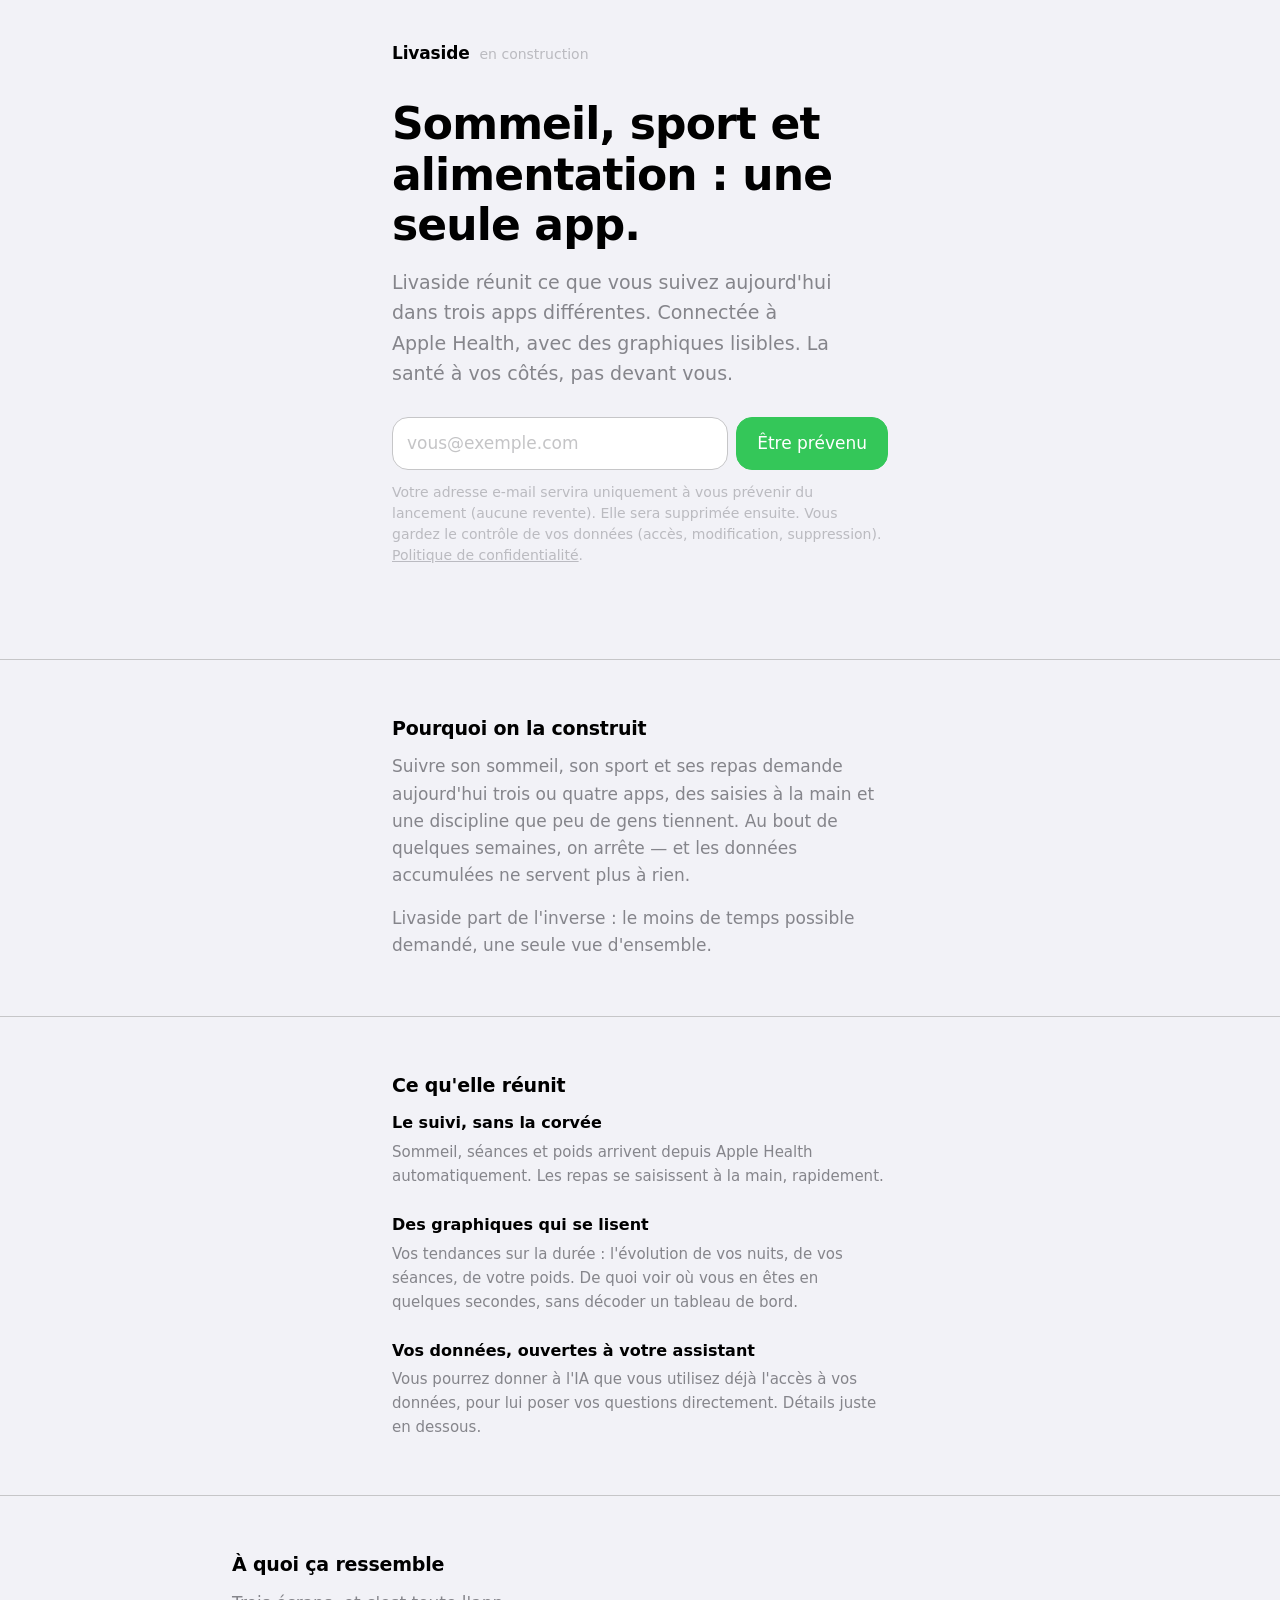
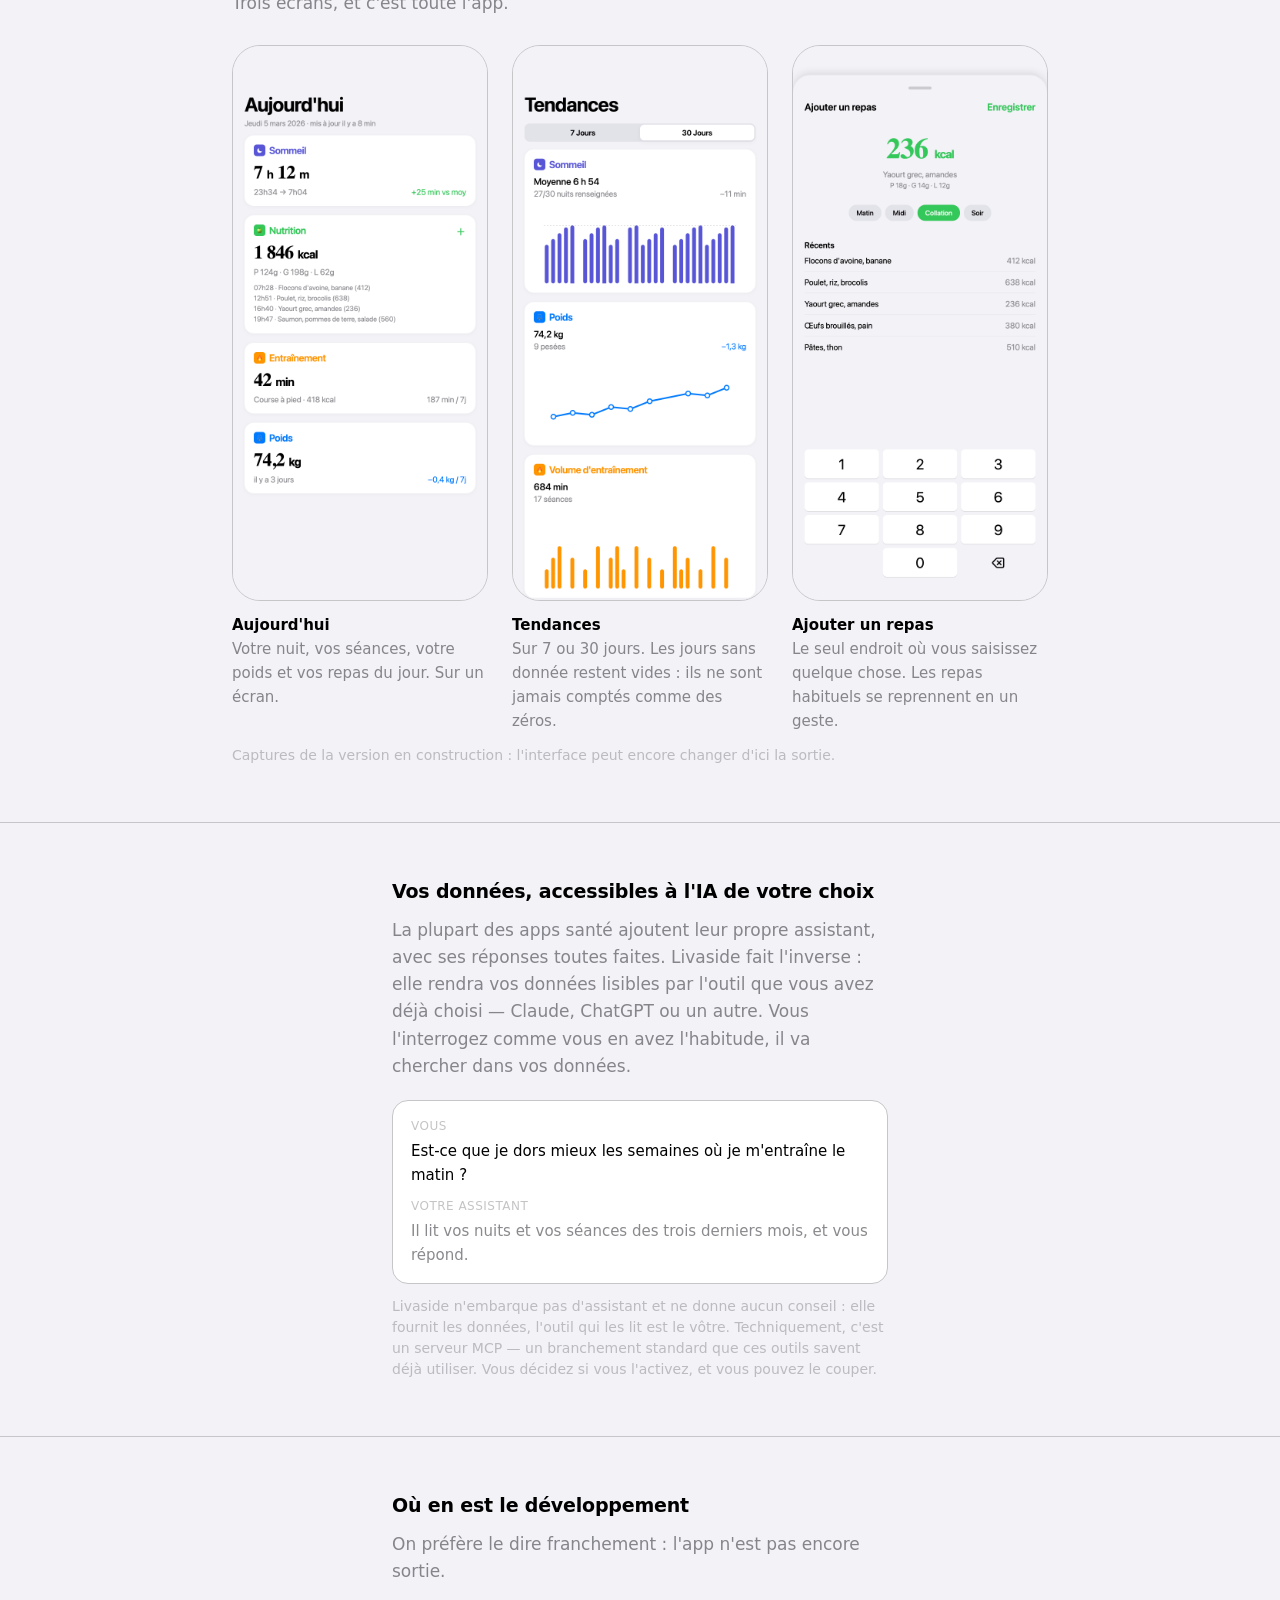
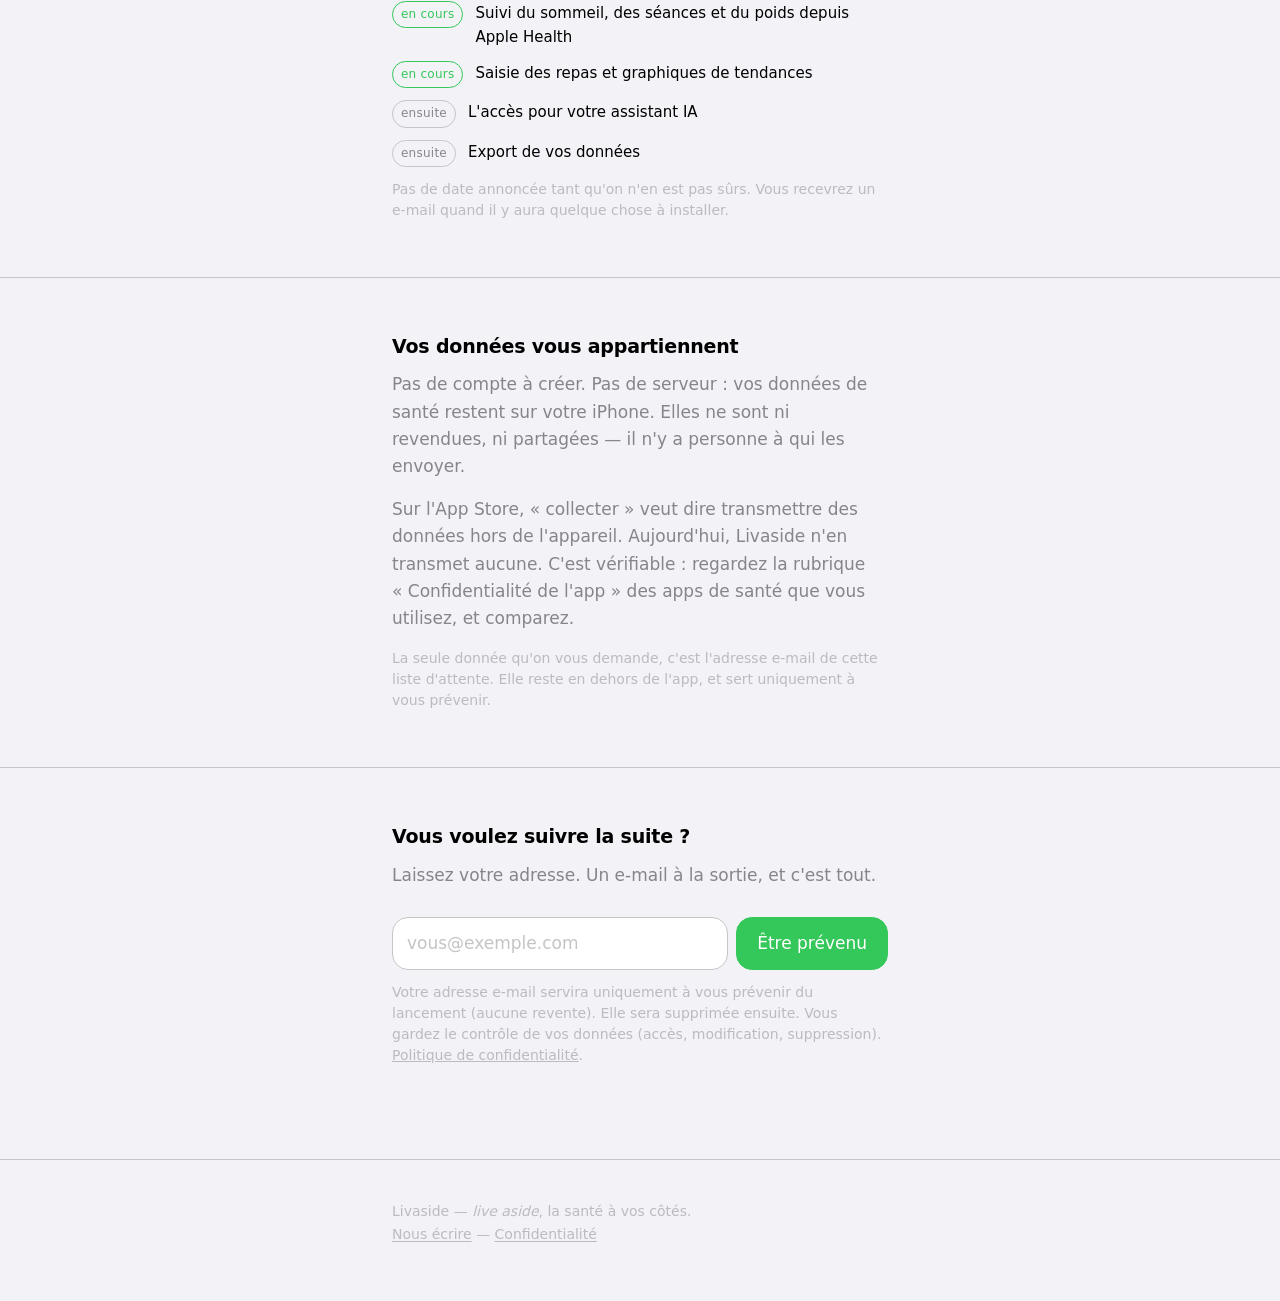
==== landing/index.html @ 357c0dca "Import de la démo issue de l'onboarding : app iOS, landing, captures et docs Co-Authored-By: Claude " ====
<!doctype html>
<!--
  Livaside — landing page + liste d'attente
  Page statique, sans dépendance, sans tracker. Ouvrable en double-clic.

  AVANT MISE EN LIGNE — à régler (voir content.md, §7) :
  1. FORM_ENDPOINT ci-dessous : l'adresse qui reçoit les e-mails.
     Tant qu'elle est vide, le formulaire bascule sur un envoi par e-mail (mailto).
     Aucun compte n'a été créé, aucune dépense engagée.
  2. Le bloc « Vos données » et la mention sous le formulaire :
     validés par Privacy & Compliance (LIV-10).
  3. La section « À quoi ça ressemble » (#apercu) est en place mais masquée
     (`hidden`) : il n'y a pas encore de captures. Déposer les fichiers dans
     landing/img/ et retirer l'attribut. Visuels commandés au Product Designer (LIV-13).
  4. La palette et la typographie du :root sont appliquées selon les
     maquettes du Product Designer (LIV-7).

  Les variantes de formulation (titres, explication de l'accès IA, etc.) sont
  dans content.md. Celles retenues ici sont les options « A » recommandées.
-->
<html lang="fr">
<head>
<meta charset="utf-8">
<meta name="viewport" content="width=device-width, initial-scale=1">
<title>Livaside — sommeil, sport et alimentation dans une seule app</title>
<meta name="description" content="Livaside réunit votre sommeil, votre sport et votre alimentation dans une seule app iOS, connectée à Apple Health, avec des graphiques clairs. En construction — rejoignez la liste d'attente.">
<meta name="robots" content="noindex">
<!-- noindex volontaire tant que la page n'est pas validée. À retirer à la publication. -->
<meta property="og:title" content="Livaside">
<meta property="og:description" content="Sommeil, sport et alimentation dans une seule app. La santé à vos côtés, pas devant vous.">
<meta property="og:type" content="website">
<style>
  /* ------------------------------------------------------------------
     PALETTE ET TYPOGRAPHIE — selon les maquettes du Product Designer (LIV-7).
     ------------------------------------------------------------------ */

  /* (1) CLAIR — valeurs par défaut */
  :root{
    --bg:#f2f2f7; --surface:#ffffff; --border:#c6c6c8;
    --ink:#000000; --ink-soft:rgba(60,60,67,0.6); --ink-faint:rgba(60,60,67,0.3);
    --accent:#34c759; --accent-ink:#ffffff;

    /* Typographie — alignée sur le système de LIV-7 (SF Pro) */
    --font-text:system-ui,-apple-system,BlinkMacSystemFont,"SF Pro Text","Segoe UI",Roboto,Helvetica,Arial,sans-serif;
    --font-title:system-ui,-apple-system,BlinkMacSystemFont,"SF Pro Display","Segoe UI",Roboto,Helvetica,Arial,sans-serif;

    --radius:16px;
    --measure:34rem;      /* colonne de lecture */
    --measure-wide:54rem; /* colonne des captures */
  }

  /* (2) SOMBRE — un seul jeu de valeurs, appliqué par préférence système
     ou par l'attribut data-theme. */
  @media (prefers-color-scheme: dark){
    :root:not([data-theme="light"]){
      --bg:#000000; --surface:#1c1c1e; --border:#38383a;
      --ink:#ffffff; --ink-soft:rgba(235,235,245,0.6); --ink-faint:rgba(235,235,245,0.3);
      --accent:#32d74b; --accent-ink:#000000;
    }
  }
  :root[data-theme="dark"]{
    --bg:#000000; --surface:#1c1c1e; --border:#38383a;
    --ink:#ffffff; --ink-soft:rgba(235,235,245,0.6); --ink-faint:rgba(235,235,245,0.3);
    --accent:#32d74b; --accent-ink:#000000;
  }

  *,*::before,*::after{box-sizing:border-box}
  html{-webkit-text-size-adjust:100%}
  body{
    margin:0; background:var(--bg); color:var(--ink);
    font-family:var(--font-text);
    font-size:17px; line-height:1.6;
    -webkit-font-smoothing:antialiased;
  }
  img{max-width:100%; height:auto; display:block}
  a{color:inherit}

  .wrap{max-width:var(--measure); margin:0 auto; padding:0 1.5rem}
  section{padding:3.5rem 0; border-top:1px solid var(--border)}
  section:first-of-type{border-top:0}

  h1,h2,h3{font-family:var(--font-title)}
  h1{font-size:clamp(2rem,6vw,2.75rem); line-height:1.15; letter-spacing:-.02em; margin:0 0 1rem; font-weight:600}
  h2{font-size:1.1875rem; line-height:1.35; letter-spacing:-.01em; margin:0 0 .75rem; font-weight:600}
  h3{font-size:1rem; margin:0 0 .25rem; font-weight:600}
  p{margin:0 0 1rem}
  p:last-child{margin-bottom:0}
  .lead{font-size:1.1875rem; color:var(--ink-soft)}
  .soft{color:var(--ink-soft)}
  .faint{color:var(--ink-faint); font-size:.9375rem}

  /* En-tête */
  header{padding:2.5rem 0 0}
  .brand{display:flex; align-items:baseline; gap:.625rem}
  .brand strong{font-size:1.0625rem; font-weight:600; letter-spacing:-.01em}
  .brand span{font-size:.875rem; color:var(--ink-faint)}

  /* Hero */
  .hero{padding-top:2rem}
  .hero .lead{max-width:30rem}

  /* Formulaire */
  form{margin:1.75rem 0 0}
  .row{display:flex; gap:.5rem; flex-wrap:wrap}
  input[type=email]{
    flex:1 1 15rem; min-width:0;
    font:inherit; color:var(--ink);
    padding:.75rem .875rem;
    background:var(--surface);
    border:1px solid var(--border); border-radius:var(--radius);
  }
  input[type=email]::placeholder{color:var(--ink-faint)}
  input[type=email]:focus-visible{outline:2px solid var(--accent); outline-offset:1px; border-color:var(--accent)}
  button{
    font:inherit; font-weight:500; cursor:pointer;
    padding:.75rem 1.25rem;
    color:var(--accent-ink); background:var(--accent);
    border:1px solid var(--accent); border-radius:var(--radius);
  }
  button:hover{opacity:.9}
  button:focus-visible{outline:2px solid var(--ink); outline-offset:2px}
  button[disabled]{opacity:.55; cursor:default}
  .note{margin-top:.75rem; color:var(--ink-faint); font-size:.875rem; line-height:1.5}
  .feedback{margin-top:.875rem; font-size:.9375rem; min-height:1.4em}
  .feedback[data-state="ok"]{color:var(--accent)}
  .feedback[data-state="err"]{color:var(--ink)}

  /* Listes */
  .items{display:grid; gap:1.5rem; margin:0; padding:0; list-style:none}
  .items p{margin:0; color:var(--ink-soft); font-size:.9375rem}

  .status{display:grid; gap:.75rem; margin:0; padding:0; list-style:none}
  .status li{display:flex; gap:.75rem; align-items:baseline; font-size:.9375rem}
  .tag{
    flex:0 0 auto; font-size:.75rem; letter-spacing:.02em;
    padding:.1875rem .5rem; border-radius:999px;
    border:1px solid var(--border); color:var(--ink-soft);
    white-space:nowrap;
  }
  .tag.now{border-color:var(--accent); color:var(--accent)}

  /* Aperçu — captures des écrans réels.
     Les fichiers n'existent pas encore (voir la section #apercu). */
  .wrap-wide{max-width:var(--measure-wide); margin:0 auto; padding:0 1.5rem}
  .shots{
    display:grid; gap:2rem 1.5rem; margin:1.75rem 0 0; padding:0; list-style:none;
    grid-template-columns:repeat(auto-fit,minmax(13rem,1fr));
  }
  .shots figure{margin:0}
  .shots img{
    width:100%; border-radius:1.75rem;
    border:1px solid var(--border); background:var(--surface);
    aspect-ratio:1320/2868;   /* réserve la place avant chargement */
  }
  .shots figcaption{margin-top:.75rem; font-size:.9375rem; color:var(--ink-soft)}
  .shots figcaption strong{display:block; color:var(--ink); font-weight:600}

  /* Exemple de question */
  .example{
    margin:1.25rem 0 0; padding:1rem 1.125rem;
    background:var(--surface); border:1px solid var(--border);
    border-radius:var(--radius);
  }
  .example p{margin:0; font-size:.9375rem}
  .example p + p{margin-top:.625rem; color:var(--ink-soft)}
  .example .who{
    display:block; font-size:.75rem; letter-spacing:.04em;
    text-transform:uppercase; color:var(--ink-faint); margin-bottom:.1875rem;
  }

  footer{padding:2.5rem 0 3.5rem; border-top:1px solid var(--border); color:var(--ink-faint); font-size:.875rem}
  footer a{text-decoration:underline; text-underline-offset:2px}
</style>
</head>
<body>

<header>
  <div class="wrap">
    <p class="brand"><strong>Livaside</strong> <span>en construction</span></p>
  </div>
</header>

<main>

  <!-- 1. Hero -->
  <section class="hero">
    <div class="wrap">
      <h1>Sommeil, sport et alimentation&nbsp;: une seule app.</h1>
      <p class="lead">
        Livaside réunit ce que vous suivez aujourd'hui dans trois apps différentes.
        Connectée à Apple&nbsp;Health, avec des graphiques lisibles. La santé à vos côtés,
        pas devant vous.
      </p>

      <form id="waitlist" novalidate>
        <div class="row">
          <input id="email" name="email" type="email" inputmode="email" autocomplete="email"
                 placeholder="vous@exemple.com" required
                 aria-label="Adresse e-mail" aria-describedby="form-note">
          <button type="submit">Être prévenu</button>
        </div>
        <!-- MENTION D'INFORMATION — obligatoire à chaque point de collecte (RGPD).
             Texte définitif validé par Privacy Texte provisoire : la version définitive vient de LIV-10 (Privacy & Compliance). Compliance (LIV-10).
             Si vous modifiez ce texte, modifiez aussi celui du second formulaire plus bas. -->
        <p class="note" id="form-note">
          Votre adresse e-mail servira uniquement à vous prévenir du lancement (aucune revente).
          Elle sera supprimée ensuite. Vous gardez le contrôle de vos données (accès, modification, suppression).
          <a href="privacy.html" style="text-decoration:underline">Politique de confidentialité</a>.
        </p>
        <p class="feedback" id="feedback" role="status" aria-live="polite"></p>
      </form>
    </div>
  </section>

  <!-- 2. Le constat -->
  <section>
    <div class="wrap">
      <h2>Pourquoi on la construit</h2>
      <p class="soft">
        Suivre son sommeil, son sport et ses repas demande aujourd'hui trois ou quatre apps,
        des saisies à la main et une discipline que peu de gens tiennent. Au bout de quelques
        semaines, on arrête — et les données accumulées ne servent plus à rien.
      </p>
      <p class="soft">
        Livaside part de l'inverse&nbsp;: le moins de temps possible demandé, une seule vue
        d'ensemble.
      </p>
    </div>
  </section>

  <!-- 3. Les trois piliers -->
  <section>
    <div class="wrap">
      <h2>Ce qu'elle réunit</h2>
      <ul class="items">
        <li>
          <h3>Le suivi, sans la corvée</h3>
          <p>
            Sommeil, séances et poids arrivent depuis Apple&nbsp;Health automatiquement.
            Les repas se saisissent à la main, rapidement.
          </p>
        </li>
        <li>
          <h3>Des graphiques qui se lisent</h3>
          <p>
            Vos tendances sur la durée&nbsp;: l'évolution de vos nuits, de vos séances, de votre
            poids. De quoi voir où vous en êtes en quelques secondes, sans décoder un tableau
            de bord.
          </p>
        </li>
        <li>
          <h3>Vos données, ouvertes à votre assistant</h3>
          <p>
            Vous pourrez donner à l'IA que vous utilisez déjà l'accès à vos données, pour lui
            poser vos questions directement. Détails juste en dessous.
          </p>
        </li>
      </ul>
    </div>
  </section>

  <!-- 3 bis. Aperçu — les trois écrans réels.
       ÉTAT : en attente des visuels. La section porte `hidden`, elle ne
       s'affiche donc pas. Pour l'activer : déposer les six fichiers dans
       `landing/img/` puis retirer l'attribut `hidden` ci-dessous.
       Rien d'autre à changer.

       Fichiers attendus (1320 × 2868, iPhone 6,9", mêmes données que les
       captures App Store — voir content.md §6) :
         img/ecran-aujourdhui-clair.png   img/ecran-aujourdhui-sombre.png
         img/ecran-tendances-clair.png    img/ecran-tendances-sombre.png
         img/ecran-repas-clair.png        img/ecran-repas-sombre.png

       Les versions « sombre » sont servies automatiquement aux visiteurs
       en thème sombre. Si elles manquent, retirer les trois <source>. -->
  <section id="apercu">
    <div class="wrap-wide">
      <h2>À quoi ça ressemble</h2>
      <p class="soft">Trois écrans, et c'est toute l'app.</p>

      <ul class="shots">
        <li>
          <figure>
            <picture>
              <source srcset="img/ecran-aujourdhui-sombre.png" media="(prefers-color-scheme: dark)">
              <img src="img/ecran-aujourdhui-clair.png" width="1320" height="2868" loading="lazy"
                   alt="Écran Aujourd'hui : quatre cartes — sommeil de la nuit, séances du jour, dernier poids, repas et calories.">
            </picture>
            <figcaption>
              <strong>Aujourd'hui</strong>
              Votre nuit, vos séances, votre poids et vos repas du jour. Sur un écran.
            </figcaption>
          </figure>
        </li>
        <li>
          <figure>
            <picture>
              <source srcset="img/ecran-tendances-sombre.png" media="(prefers-color-scheme: dark)">
              <img src="img/ecran-tendances-clair.png" width="1320" height="2868" loading="lazy"
                   alt="Écran Tendances : graphiques du sommeil, du poids, du volume d'entraînement et des calories sur 30 jours.">
            </picture>
            <figcaption>
              <strong>Tendances</strong>
              Sur 7 ou 30 jours. Les jours sans donnée restent vides&nbsp;: ils ne sont jamais
              comptés comme des zéros.
            </figcaption>
          </figure>
        </li>
        <li>
          <figure>
            <picture>
              <source srcset="img/ecran-repas-sombre.png" media="(prefers-color-scheme: dark)">
              <img src="img/ecran-repas-clair.png" width="1320" height="2868" loading="lazy"
                   alt="Saisie d'un repas : raccourcis vers les repas récents, nom, moment de la journée et calories.">
            </picture>
            <figcaption>
              <strong>Ajouter un repas</strong>
              Le seul endroit où vous saisissez quelque chose. Les repas habituels se reprennent
              en un geste.
            </figcaption>
          </figure>
        </li>
      </ul>

      <p class="note">
        Captures de la version en construction&nbsp;: l'interface peut encore changer d'ici la
        sortie.
      </p>
    </div>
  </section>

  <!-- 4. Le différenciateur (MCP, sans le terme) -->
  <section>
    <div class="wrap">
      <h2>Vos données, accessibles à l'IA de votre choix</h2>
      <p class="soft">
        La plupart des apps santé ajoutent leur propre assistant, avec ses réponses toutes
        faites. Livaside fait l'inverse&nbsp;: elle rendra vos données lisibles par l'outil que
        vous avez déjà choisi — Claude, ChatGPT ou un autre. Vous l'interrogez comme vous en
        avez l'habitude, il va chercher dans vos données.
      </p>

      <div class="example">
        <p><span class="who">Vous</span>Est-ce que je dors mieux les semaines où je m'entraîne le matin&nbsp;?</p>
        <p><span class="who">Votre assistant</span>Il lit vos nuits et vos séances des trois derniers mois, et vous répond.</p>
      </div>

      <p class="note">
        Livaside n'embarque pas d'assistant et ne donne aucun conseil&nbsp;: elle fournit les
        données, l'outil qui les lit est le vôtre. Techniquement, c'est un serveur MCP — un
        branchement standard que ces outils savent déjà utiliser. Vous décidez si vous
        l'activez, et vous pouvez le couper.
      </p>
    </div>
  </section>

  <!-- 5. Honnêteté sur l'état d'avancement -->
  <section>
    <div class="wrap">
      <h2>Où en est le développement</h2>
      <p class="soft">On préfère le dire franchement&nbsp;: l'app n'est pas encore sortie.</p>
      <ul class="status">
        <li><span class="tag now">en cours</span><span>Suivi du sommeil, des séances et du poids depuis Apple&nbsp;Health</span></li>
        <li><span class="tag now">en cours</span><span>Saisie des repas et graphiques de tendances</span></li>
        <li><span class="tag">ensuite</span><span>L'accès pour votre assistant IA</span></li>
        <li><span class="tag">ensuite</span><span>Export de vos données</span></li>
      </ul>
      <p class="note">
        Pas de date annoncée tant qu'on n'en est pas sûrs. Vous recevrez un e-mail quand il y
        aura quelque chose à installer.
      </p>
    </div>
  </section>

  <!-- 6. Données — à faire valider par LIV-5
       L'argument « rien ne quitte l'appareil » vient de LIV-5 (document policy, §5.2).
       RÉSERVE À TENIR : il devient faux le jour où un SDK d'analytics, un backend ou un
       MCP hébergé apparaît. D'où le « aujourd'hui » — ne pas le retirer, et relire ce
       bloc à chaque changement d'architecture. -->
  <section>
    <div class="wrap">
      <h2>Vos données vous appartiennent</h2>
      <p class="soft">
        Pas de compte à créer. Pas de serveur&nbsp;: vos données de santé restent sur votre
        iPhone. Elles ne sont ni revendues, ni partagées — il n'y a personne à qui les envoyer.
      </p>
      <p class="soft">
        Sur l'App&nbsp;Store, «&nbsp;collecter&nbsp;» veut dire transmettre des données hors de
        l'appareil. Aujourd'hui, Livaside n'en transmet aucune. C'est vérifiable&nbsp;: regardez
        la rubrique «&nbsp;Confidentialité de l'app&nbsp;» des apps de santé que vous utilisez,
        et comparez.
      </p>
      <p class="note">
        La seule donnée qu'on vous demande, c'est l'adresse e-mail de cette liste d'attente.
        Elle reste en dehors de l'app, et sert uniquement à vous prévenir.
      </p>
    </div>
  </section>

  <!-- 7. Rappel formulaire -->
  <section>
    <div class="wrap">
      <h2>Vous voulez suivre la suite&nbsp;?</h2>
      <p class="soft">Laissez votre adresse. Un e-mail à la sortie, et c'est tout.</p>
      <form id="waitlist-2" novalidate>
        <div class="row">
          <input id="email-2" name="email" type="email" inputmode="email" autocomplete="email"
                 placeholder="vous@exemple.com" required
                 aria-label="Adresse e-mail" aria-describedby="form-note-2">
          <button type="submit">Être prévenu</button>
        </div>
        <!-- Même mention qu'en haut de page : elle doit figurer à chaque point de collecte. -->
        <p class="note" id="form-note-2">
          Votre adresse e-mail servira uniquement à vous prévenir du lancement (aucune revente).
          Elle sera supprimée ensuite. Vous gardez le contrôle de vos données (accès, modification, suppression).
          <a href="privacy.html" style="text-decoration:underline">Politique de confidentialité</a>.
        </p>
        <p class="feedback" id="feedback-2" role="status" aria-live="polite"></p>
      </form>
    </div>
  </section>

</main>

<footer>
  <div class="wrap">
    <p>
      Livaside — <em>live aside</em>, la santé à vos côtés.<br>
      <a href="mailto:CONTACT@EXEMPLE.COM">Nous écrire</a>
      —
      <a href="privacy.html">Confidentialité</a>
      <!-- Adresse de contact à renseigner. -->
    </p>
  </div>
</footer>

<script>
(function(){
  "use strict";

  // Adresse qui reçoit les inscriptions. Vide = bascule sur un envoi par e-mail.
  // Doit accepter un POST (JSON ou form-encoded) avec le champ `email`.
  var FORM_ENDPOINT = "";
  var CONTACT_EMAIL = "CONTACT@EXEMPLE.COM";

  function valid(v){ return /^[^\s@]+@[^\s@]+\.[^\s@]{2,}$/.test(v); }

  function wire(formId, inputId, feedbackId){
    var form = document.getElementById(formId);
    if (!form) return;
    var input = document.getElementById(inputId);
    var out = document.getElementById(feedbackId);
    var button = form.querySelector("button");

    function say(msg, state){
      out.textContent = msg;
      out.setAttribute("data-state", state);
    }

    form.addEventListener("submit", function(e){
      e.preventDefault();
      var email = input.value.trim();

      if (!valid(email)) {
        say("Cette adresse ne semble pas valide.", "err");
        input.focus();
        return;
      }

      // Pas d'endpoint configuré : on ouvre le client mail de la personne.
      if (!FORM_ENDPOINT) {
        window.location.href = "mailto:" + CONTACT_EMAIL +
          "?subject=" + encodeURIComponent("Liste d'attente Livaside") +
          "&body=" + encodeURIComponent("Prévenez-moi à : " + email);
        say("Votre logiciel de messagerie s'ouvre pour envoyer la demande.", "ok");
        return;
      }

      button.disabled = true;
      say("Envoi…", "");

      fetch(FORM_ENDPOINT, {
        method: "POST",
        headers: { "Content-Type": "application/json", "Accept": "application/json" },
        body: JSON.stringify({ email: email, source: "landing" })
      }).then(function(res){
        if (!res.ok) throw new Error(res.status);
        form.querySelector(".row").hidden = true;
        say("C'est noté. Vous recevrez un e-mail à la sortie.", "ok");
      }).catch(function(){
        button.disabled = false;
        say("L'envoi a échoué. Réessayez, ou écrivez-nous à " + CONTACT_EMAIL + ".", "err");
      });
    });
  }

  wire("waitlist", "email", "feedback");
  wire("waitlist-2", "email-2", "feedback-2");
})();
</script>

</body>
</html>
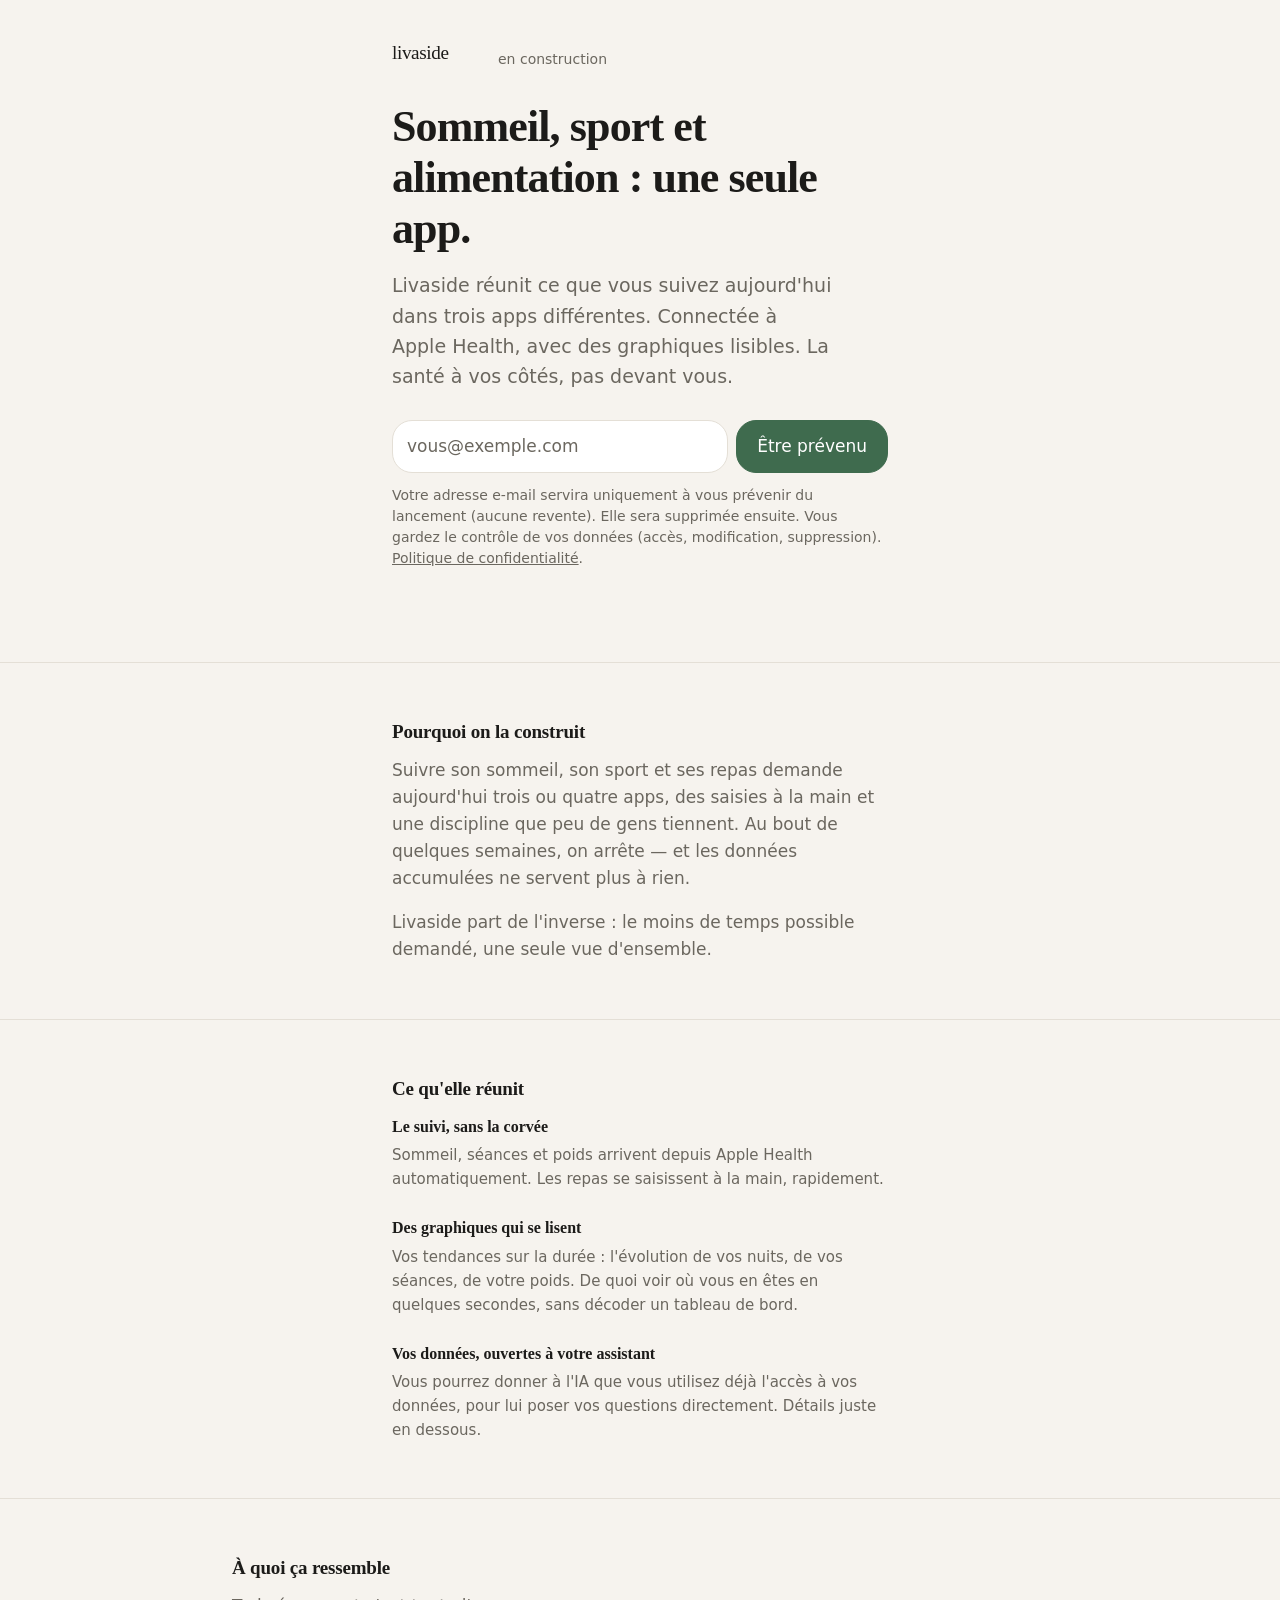
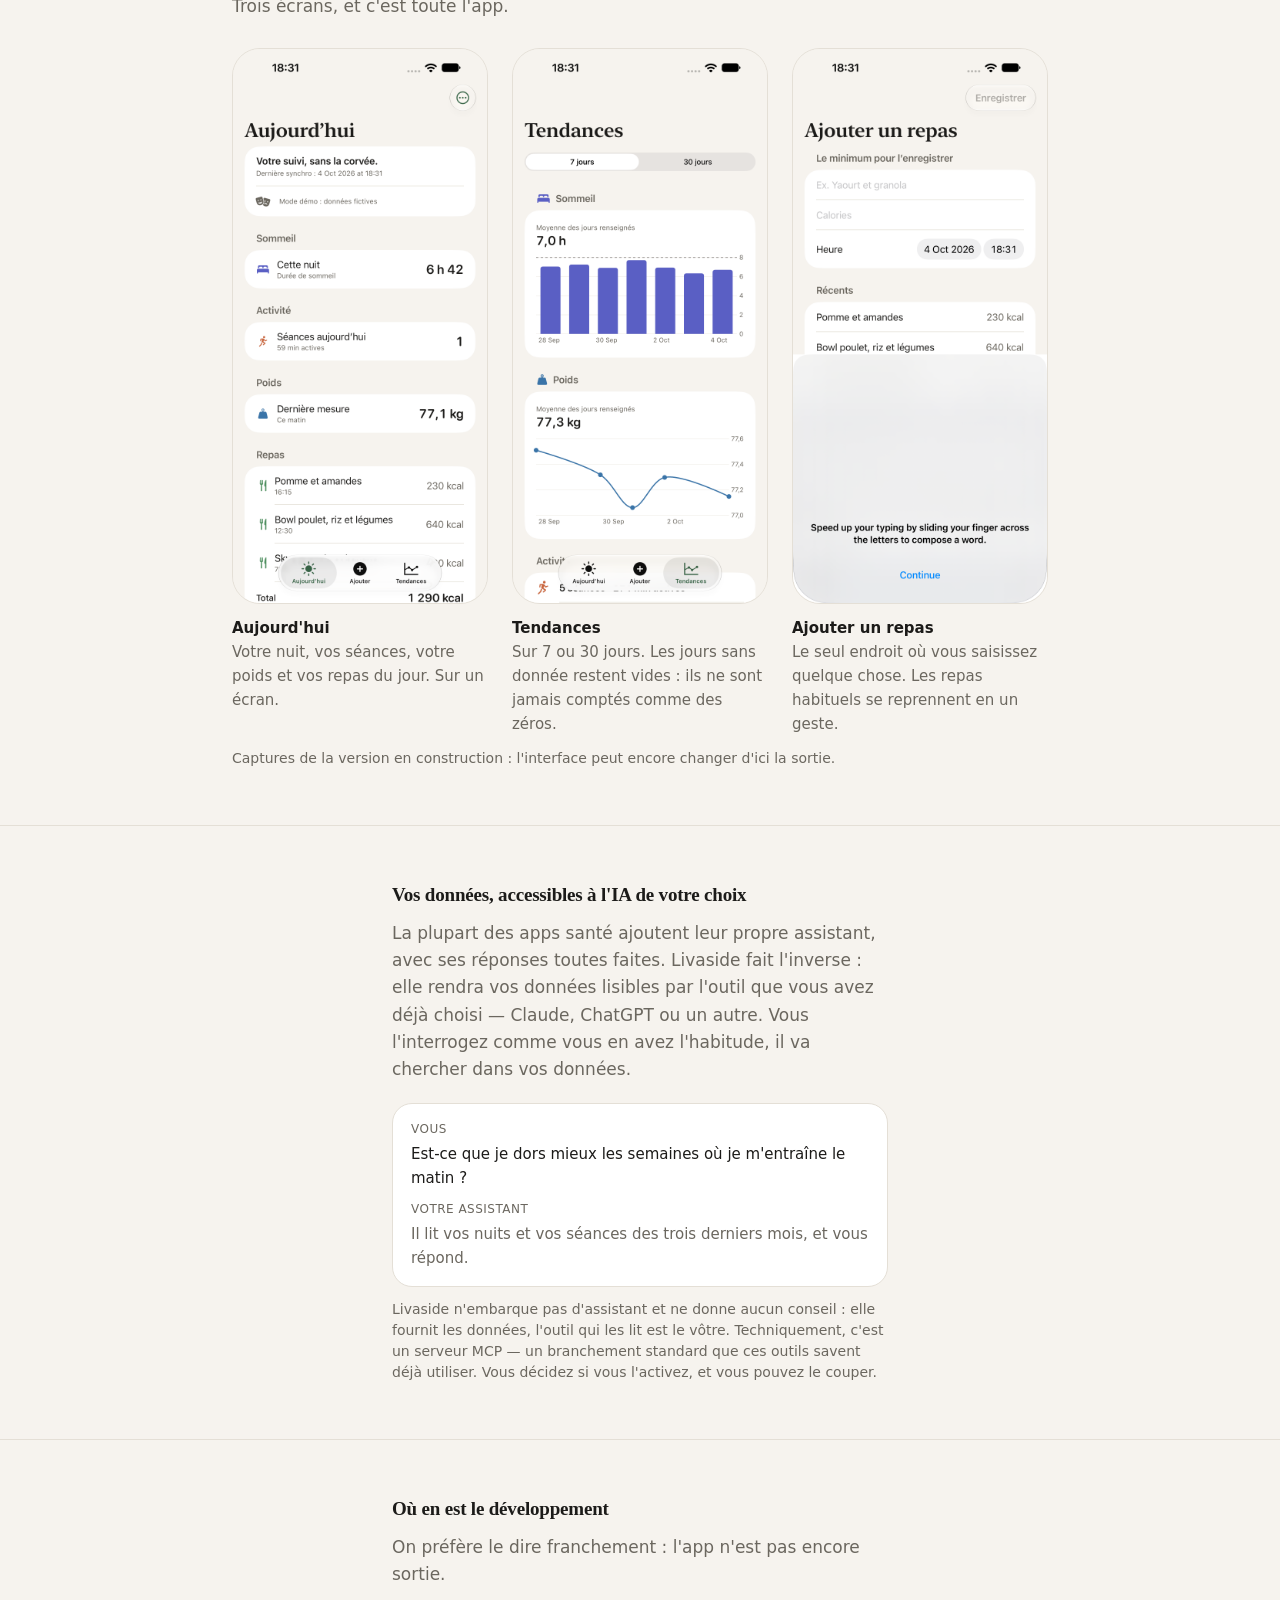
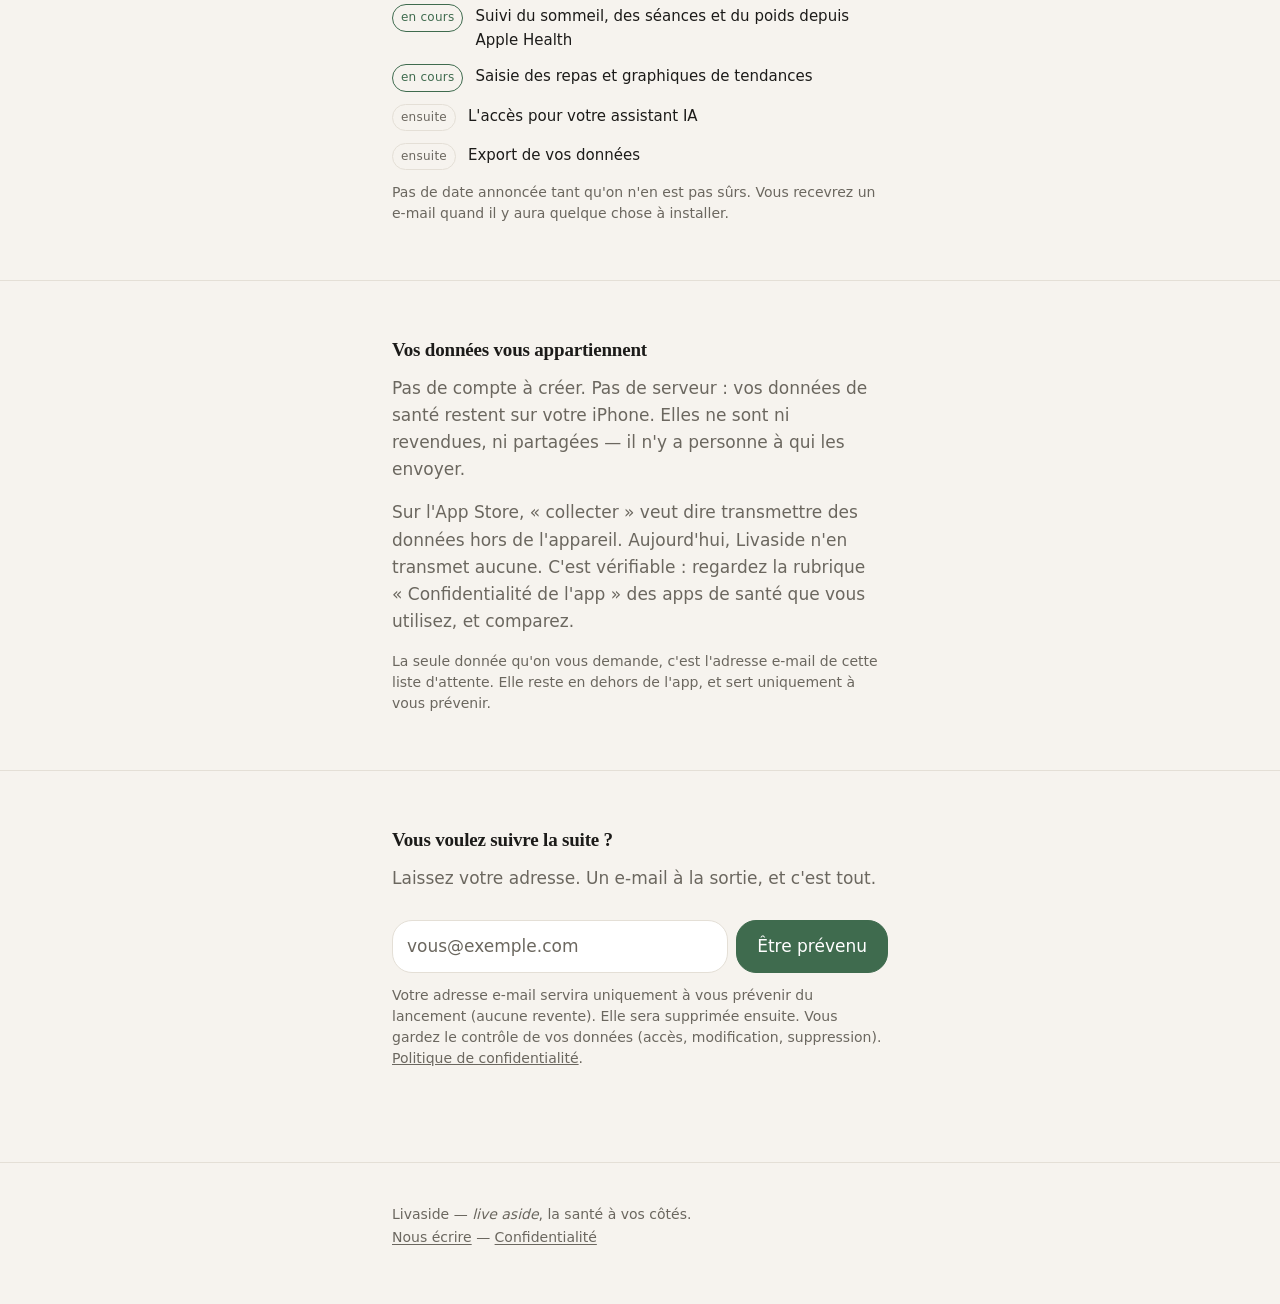
==== commit c76b67d1: "LIV-18: Intégration de la nouvelle DA sur la landing et génération des visuels" ====
--- a/landing/index.html
+++ b/landing/index.html
@@ -23,6 +23,8 @@
 <meta charset="utf-8">
 <meta name="viewport" content="width=device-width, initial-scale=1">
 <title>Livaside — sommeil, sport et alimentation dans une seule app</title>
+<link rel="icon" type="image/svg+xml" href="img/symbol-livaside-light.svg">
+<link rel="icon" type="image/svg+xml" href="img/symbol-livaside-dark.svg" media="(prefers-color-scheme: dark)">
 <meta name="description" content="Livaside réunit votre sommeil, votre sport et votre alimentation dans une seule app iOS, connectée à Apple Health, avec des graphiques clairs. En construction — rejoignez la liste d'attente.">
 <meta name="robots" content="noindex">
 <!-- noindex volontaire tant que la page n'est pas validée. À retirer à la publication. -->
@@ -34,40 +36,20 @@
      PALETTE ET TYPOGRAPHIE — selon les maquettes du Product Designer (LIV-7).
      ------------------------------------------------------------------ */
 
-  /* (1) CLAIR — valeurs par défaut */
-  :root{
-    --bg:#f2f2f7; --surface:#ffffff; --border:#c6c6c8;
-    --ink:#000000; --ink-soft:rgba(60,60,67,0.6); --ink-faint:rgba(60,60,67,0.3);
-    --accent:#34c759; --accent-ink:#ffffff;
-
-    /* Typographie — alignée sur le système de LIV-7 (SF Pro) */
-    --font-text:system-ui,-apple-system,BlinkMacSystemFont,"SF Pro Text","Segoe UI",Roboto,Helvetica,Arial,sans-serif;
-    --font-title:system-ui,-apple-system,BlinkMacSystemFont,"SF Pro Display","Segoe UI",Roboto,Helvetica,Arial,sans-serif;
-
-    --radius:16px;
-    --measure:34rem;      /* colonne de lecture */
-    --measure-wide:54rem; /* colonne des captures */
-  }
-
-  /* (2) SOMBRE — un seul jeu de valeurs, appliqué par préférence système
-     ou par l'attribut data-theme. */
-  @media (prefers-color-scheme: dark){
-    :root:not([data-theme="light"]){
-      --bg:#000000; --surface:#1c1c1e; --border:#38383a;
-      --ink:#ffffff; --ink-soft:rgba(235,235,245,0.6); --ink-faint:rgba(235,235,245,0.3);
-      --accent:#32d74b; --accent-ink:#000000;
-    }
-  }
-  :root[data-theme="dark"]{
-    --bg:#000000; --surface:#1c1c1e; --border:#38383a;
-    --ink:#ffffff; --ink-soft:rgba(235,235,245,0.6); --ink-faint:rgba(235,235,245,0.3);
-    --accent:#32d74b; --accent-ink:#000000;
-  }
+  @import url("../brand/tokens.css");
+
+  :root {
+    --measure:34rem;
+    --measure-wide:54rem;
+  }
+
+  
+  
 
   *,*::before,*::after{box-sizing:border-box}
   html{-webkit-text-size-adjust:100%}
   body{
-    margin:0; background:var(--bg); color:var(--ink);
+    margin:0; background:var(--color-bg); color:var(--color-ink);
     font-family:var(--font-text);
     font-size:17px; line-height:1.6;
     -webkit-font-smoothing:antialiased;
@@ -76,7 +58,7 @@
   a{color:inherit}
 
   .wrap{max-width:var(--measure); margin:0 auto; padding:0 1.5rem}
-  section{padding:3.5rem 0; border-top:1px solid var(--border)}
+  section{padding:3.5rem 0; border-top:1px solid var(--color-line)}
   section:first-of-type{border-top:0}
 
   h1,h2,h3{font-family:var(--font-title)}
@@ -85,15 +67,15 @@
   h3{font-size:1rem; margin:0 0 .25rem; font-weight:600}
   p{margin:0 0 1rem}
   p:last-child{margin-bottom:0}
-  .lead{font-size:1.1875rem; color:var(--ink-soft)}
-  .soft{color:var(--ink-soft)}
-  .faint{color:var(--ink-faint); font-size:.9375rem}
+  .lead{font-size:1.1875rem; color:var(--color-ink-soft)}
+  .soft{color:var(--color-ink-soft)}
+  .faint{color:var(--color-ink-soft); font-size:.9375rem}
 
   /* En-tête */
   header{padding:2.5rem 0 0}
   .brand{display:flex; align-items:baseline; gap:.625rem}
   .brand strong{font-size:1.0625rem; font-weight:600; letter-spacing:-.01em}
-  .brand span{font-size:.875rem; color:var(--ink-faint)}
+  .brand span{font-size:.875rem; color:var(--color-ink-soft)}
 
   /* Hero */
   .hero{padding-top:2rem}
@@ -104,40 +86,40 @@
   .row{display:flex; gap:.5rem; flex-wrap:wrap}
   input[type=email]{
     flex:1 1 15rem; min-width:0;
-    font:inherit; color:var(--ink);
+    font:inherit; color:var(--color-ink);
     padding:.75rem .875rem;
-    background:var(--surface);
-    border:1px solid var(--border); border-radius:var(--radius);
-  }
-  input[type=email]::placeholder{color:var(--ink-faint)}
-  input[type=email]:focus-visible{outline:2px solid var(--accent); outline-offset:1px; border-color:var(--accent)}
+    background:var(--color-surface);
+    border:1px solid var(--color-line); border-radius:var(--radius);
+  }
+  input[type=email]::placeholder{color:var(--color-ink-soft)}
+  input[type=email]:focus-visible{outline:2px solid var(--color-sauge); outline-offset:1px; border-color:var(--color-sauge)}
   button{
     font:inherit; font-weight:500; cursor:pointer;
     padding:.75rem 1.25rem;
-    color:var(--accent-ink); background:var(--accent);
-    border:1px solid var(--accent); border-radius:var(--radius);
+    color:#FFFFFF; background:var(--color-sauge);
+    border:1px solid var(--color-sauge); border-radius:var(--radius);
   }
   button:hover{opacity:.9}
-  button:focus-visible{outline:2px solid var(--ink); outline-offset:2px}
+  button:focus-visible{outline:2px solid var(--color-ink); outline-offset:2px}
   button[disabled]{opacity:.55; cursor:default}
-  .note{margin-top:.75rem; color:var(--ink-faint); font-size:.875rem; line-height:1.5}
+  .note{margin-top:.75rem; color:var(--color-ink-soft); font-size:.875rem; line-height:1.5}
   .feedback{margin-top:.875rem; font-size:.9375rem; min-height:1.4em}
-  .feedback[data-state="ok"]{color:var(--accent)}
-  .feedback[data-state="err"]{color:var(--ink)}
+  .feedback[data-state="ok"]{color:var(--color-sauge)}
+  .feedback[data-state="err"]{color:var(--color-ink)}
 
   /* Listes */
   .items{display:grid; gap:1.5rem; margin:0; padding:0; list-style:none}
-  .items p{margin:0; color:var(--ink-soft); font-size:.9375rem}
+  .items p{margin:0; color:var(--color-ink-soft); font-size:.9375rem}
 
   .status{display:grid; gap:.75rem; margin:0; padding:0; list-style:none}
   .status li{display:flex; gap:.75rem; align-items:baseline; font-size:.9375rem}
   .tag{
     flex:0 0 auto; font-size:.75rem; letter-spacing:.02em;
     padding:.1875rem .5rem; border-radius:999px;
-    border:1px solid var(--border); color:var(--ink-soft);
+    border:1px solid var(--color-line); color:var(--color-ink-soft);
     white-space:nowrap;
   }
-  .tag.now{border-color:var(--accent); color:var(--accent)}
+  .tag.now{border-color:var(--color-sauge); color:var(--color-sauge)}
 
   /* Aperçu — captures des écrans réels.
      Les fichiers n'existent pas encore (voir la section #apercu). */
@@ -149,26 +131,26 @@
   .shots figure{margin:0}
   .shots img{
     width:100%; border-radius:1.75rem;
-    border:1px solid var(--border); background:var(--surface);
+    border:1px solid var(--color-line); background:var(--color-surface);
     aspect-ratio:1320/2868;   /* réserve la place avant chargement */
   }
-  .shots figcaption{margin-top:.75rem; font-size:.9375rem; color:var(--ink-soft)}
-  .shots figcaption strong{display:block; color:var(--ink); font-weight:600}
+  .shots figcaption{margin-top:.75rem; font-size:.9375rem; color:var(--color-ink-soft)}
+  .shots figcaption strong{display:block; color:var(--color-ink); font-weight:600}
 
   /* Exemple de question */
   .example{
     margin:1.25rem 0 0; padding:1rem 1.125rem;
-    background:var(--surface); border:1px solid var(--border);
+    background:var(--color-surface); border:1px solid var(--color-line);
     border-radius:var(--radius);
   }
   .example p{margin:0; font-size:.9375rem}
-  .example p + p{margin-top:.625rem; color:var(--ink-soft)}
+  .example p + p{margin-top:.625rem; color:var(--color-ink-soft)}
   .example .who{
     display:block; font-size:.75rem; letter-spacing:.04em;
-    text-transform:uppercase; color:var(--ink-faint); margin-bottom:.1875rem;
-  }
-
-  footer{padding:2.5rem 0 3.5rem; border-top:1px solid var(--border); color:var(--ink-faint); font-size:.875rem}
+    text-transform:uppercase; color:var(--color-ink-soft); margin-bottom:.1875rem;
+  }
+
+  footer{padding:2.5rem 0 3.5rem; border-top:1px solid var(--color-line); color:var(--color-ink-soft); font-size:.875rem}
   footer a{text-decoration:underline; text-underline-offset:2px}
 </style>
 </head>
@@ -176,7 +158,10 @@
 
 <header>
   <div class="wrap">
-    <p class="brand"><strong>Livaside</strong> <span>en construction</span></p>
+    <p class="brand"><picture>
+      <source srcset="img/logo-livaside-dark.svg" media="(prefers-color-scheme: dark)">
+      <img src="img/logo-livaside-light.svg" alt="Livaside" height="24" style="height: 24px;">
+    </picture> <span>en construction</span></p>
   </div>
 </header>
 
